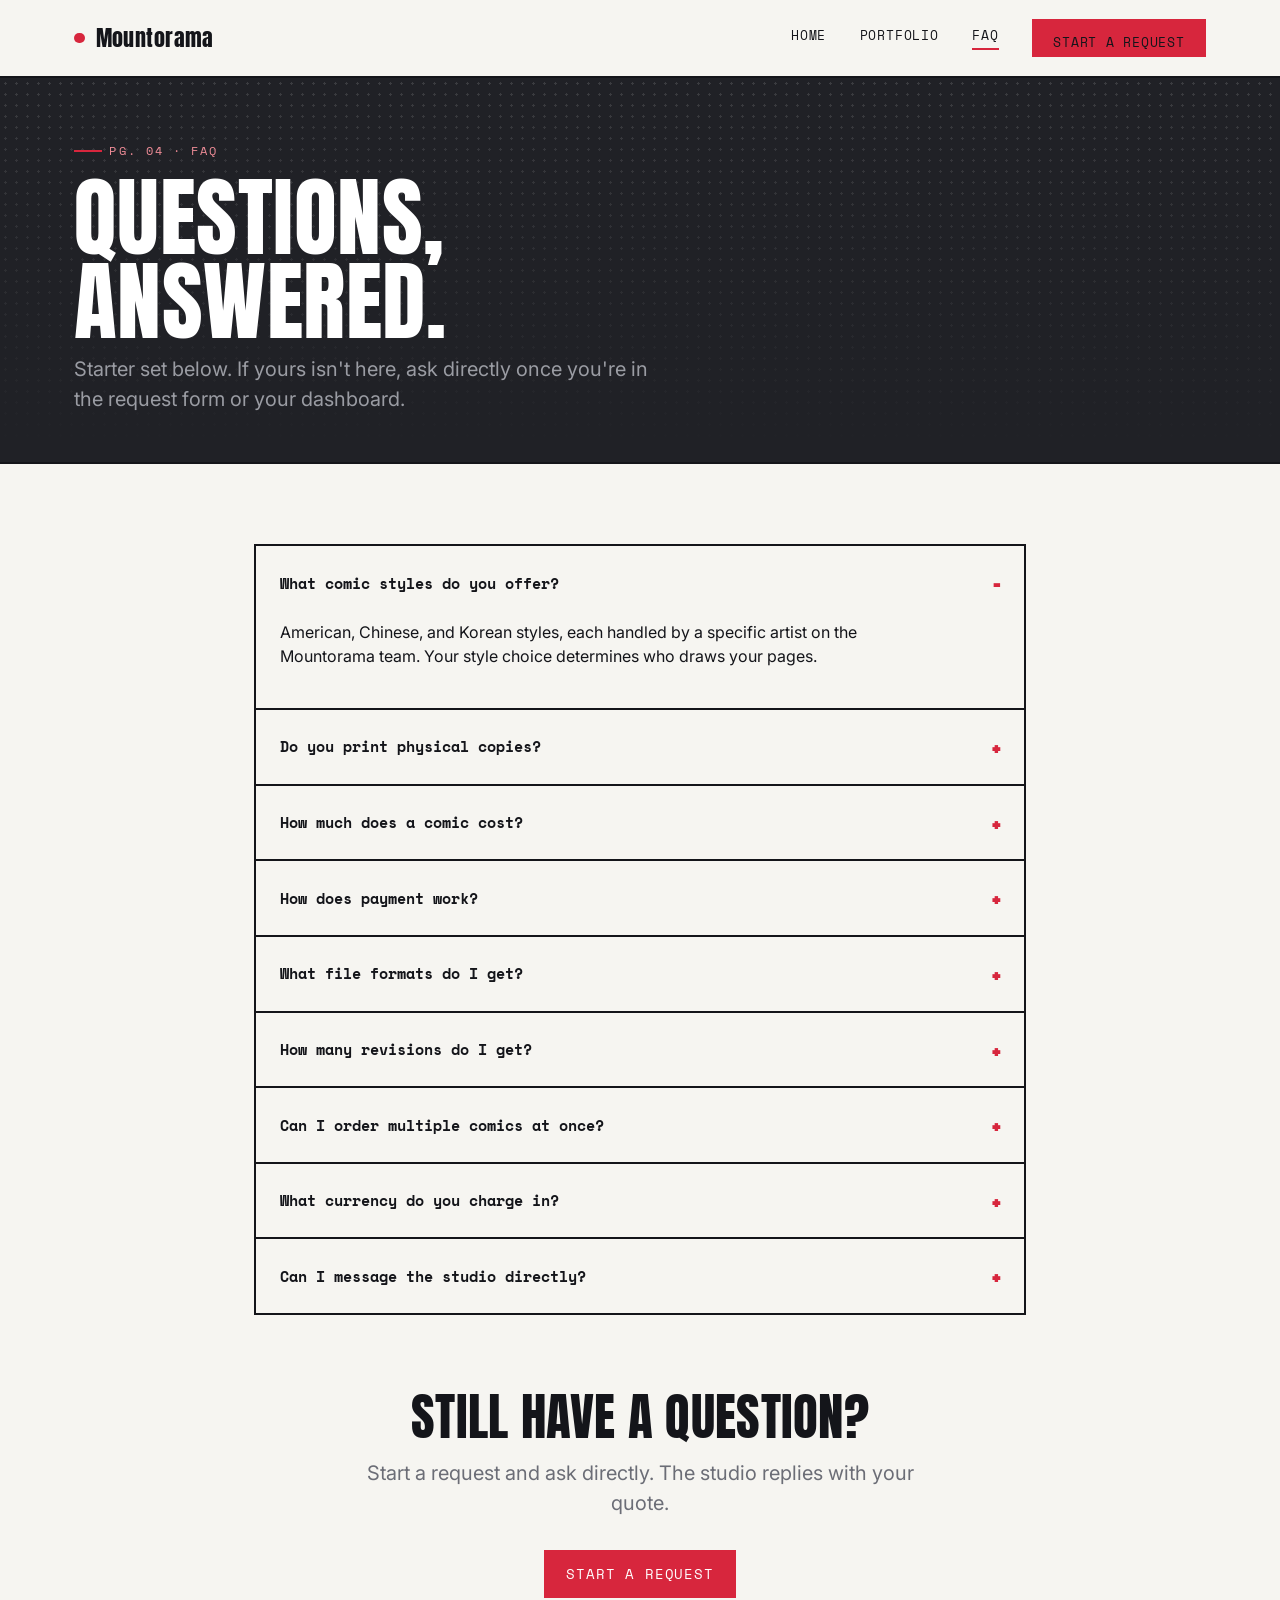
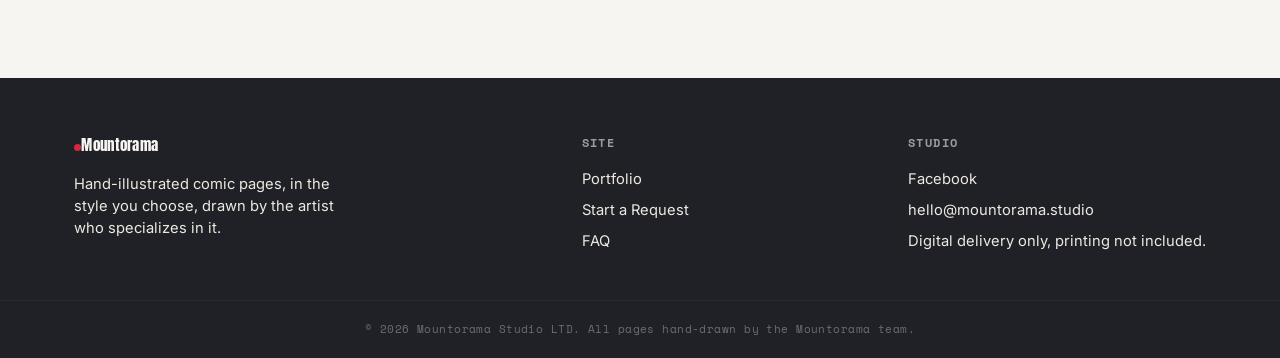
==== faq.html @ f9107ab9 "Add static MVP prototype for Mountorama Studio public site Homepage, portfolio, FAQ, and request/int" ====
<!doctype html>
<html lang="en">
<head>
<meta charset="utf-8">
<meta name="viewport" content="width=device-width, initial-scale=1">
<title>FAQ | Mountorama Studio</title>
<meta name="description" content="Answers to common questions about Mountorama Studio's comic commission process, pricing, revisions, and delivery.">
<link rel="stylesheet" href="styles.css">
</head>
<body>

<header class="site-header">
  <div class="wrap">
    <a href="index.html" class="wordmark"><span class="dot"></span>Mountorama</a>
    <button class="nav-toggle" aria-expanded="false" aria-label="Toggle menu">Menu</button>
    <nav class="main-nav">
      <a href="index.html">Home</a>
      <a href="portfolio.html">Portfolio</a>
      <a href="faq.html" aria-current="page">FAQ</a>
      <a href="request.html" class="btn btn--red">Start a Request</a>
    </nav>
  </div>
</header>

<section class="page-hero">
  <div class="wrap">
    <span class="page-label page-label--on-dark">PG. 04 · FAQ</span>
    <h1>Questions,<br>answered.</h1>
    <p class="lede">Starter set below. If yours isn't here, ask directly once you're in the request form or your dashboard.</p>
  </div>
</section>

<section class="block" style="border-bottom:none;">
  <div class="wrap" style="max-width:820px;">
    <div>
      <details class="faq-item" open>
        <summary>What comic styles do you offer?</summary>
        <div class="a"><p>American, Chinese, and Korean styles, each handled by a specific artist on the Mountorama team. Your style choice determines who draws your pages.</p></div>
      </details>
      <details class="faq-item">
        <summary>Do you print physical copies?</summary>
        <div class="a"><p>No, Mountorama delivers digital files only. Printing is handled by you.</p></div>
      </details>
      <details class="faq-item">
        <summary>How much does a comic cost?</summary>
        <div class="a"><p>Standard pricing is $100 per page. Promotional pricing ($70&ndash;80/page) runs periodically. Check the homepage for active promotions and countdowns.</p></div>
      </details>
      <details class="faq-item">
        <summary>How does payment work?</summary>
        <div class="a"><p>A 50% deposit is due after you receive a quote. Upload your payment receipt for confirmation before work begins. The remaining 50% balance is due before final files are delivered.</p></div>
      </details>
      <details class="faq-item">
        <summary>What file formats do I get?</summary>
        <div class="a"><p>PDF and JPG by default. PSD files are available as a separate paid add-on.</p></div>
      </details>
      <details class="faq-item">
        <summary>How many revisions do I get?</summary>
        <div class="a"><p>2 rounds for line art and 2 rounds for colored pages, by default. Additional rounds can be arranged directly with the studio.</p></div>
      </details>
      <details class="faq-item">
        <summary>Can I order multiple comics at once?</summary>
        <div class="a"><p>Yes, bundle up to 5 comic books in a single request, with a 50% deposit due on each.</p></div>
      </details>
      <details class="faq-item">
        <summary>What currency do you charge in?</summary>
        <div class="a"><p>Pricing is set per client based on your currency; it isn't fixed to Naira.</p></div>
      </details>
      <details class="faq-item">
        <summary>Can I message the studio directly?</summary>
        <div class="a"><p>Yes, each order includes a chat section for direct communication with the studio and your assigned artist.</p></div>
      </details>
    </div>
  </div>
</section>

<section class="block" style="text-align:center; padding-top:0;">
  <div class="wrap">
    <h2 style="margin-bottom:1rem;">Still have a question?</h2>
    <p class="lede" style="margin:0 auto 2rem;">Start a request and ask directly. The studio replies with your quote.</p>
    <a href="request.html" class="btn btn--red">Start a Request</a>
  </div>
</section>

<footer class="site-footer">
  <div class="wrap">
    <div class="footer-col">
      <a href="index.html" class="wordmark"><span class="dot"></span>Mountorama</a>
      <p style="margin-top:1rem; max-width:32ch;">Hand-illustrated comic pages, in the style you choose, drawn by the artist who specializes in it.</p>
    </div>
    <div class="footer-col">
      <h4>Site</h4>
      <a href="portfolio.html">Portfolio</a>
      <a href="request.html">Start a Request</a>
      <a href="faq.html">FAQ</a>
    </div>
    <div class="footer-col">
      <h4>Studio</h4>
      <a href="#">Facebook</a>
      <a href="#">hello@mountorama.studio</a>
      <p>Digital delivery only, printing not included.</p>
    </div>
  </div>
  <div class="footer-bottom">&copy; 2026 Mountorama Studio LTD. All pages hand-drawn by the Mountorama team.</div>
</footer>

<script src="script.js"></script>
</body>
</html>
---- styles.css ----
/* Mountorama Studio: shared styles
   Signature: the site is laid out like a comic page: numbered "panels" (PG.0N),
   ink-stamp badges, and a halftone-dot texture standing in for screentone. */

@import url('https://fonts.googleapis.com/css2?family=Anton&family=Space+Mono:wght@400;700&family=Inter:wght@400;500;600;700&display=swap');

:root {
  --ink: #14151A;
  --charcoal: #202126;
  --charcoal-2: #2A2B31;
  --paper: #F6F5F1;
  --paper-2: #ECE9E1;
  --red: #D7263D;
  --red-deep: #A81D30;
  --grey: #6B6D76;
  --grey-light: #9A9CA3;

  --font-display: 'Anton', sans-serif;
  --font-body: 'Inter', sans-serif;
  --font-mono: 'Space Mono', monospace;

  --gutter: 2px;
  --radius: 0px;
}

*, *::before, *::after { box-sizing: border-box; }

html { scroll-behavior: smooth; }

body {
  margin: 0;
  font-family: var(--font-body);
  color: var(--ink);
  background: var(--paper);
  line-height: 1.5;
  -webkit-font-smoothing: antialiased;
}

img { max-width: 100%; display: block; }

a { color: inherit; }

:focus-visible {
  outline: 3px solid var(--red);
  outline-offset: 2px;
}

.wrap {
  max-width: 1180px;
  margin: 0 auto;
  padding: 0 1.5rem;
}

@media (prefers-reduced-motion: reduce) {
  * { animation-duration: 0.001ms !important; animation-iteration-count: 1 !important; transition-duration: 0.001ms !important; scroll-behavior: auto !important; }
}

/* ---------- Type ---------- */

h1, h2, h3 {
  font-family: var(--font-display);
  font-weight: 400;
  line-height: 0.95;
  letter-spacing: 0.005em;
  margin: 0;
  text-transform: uppercase;
}

h1 { font-size: clamp(2.75rem, 7vw, 5.5rem); }
h2 { font-size: clamp(2rem, 4.4vw, 3.2rem); }
h3 { font-size: clamp(1.15rem, 2vw, 1.5rem); }

p { margin: 0 0 1rem; color: var(--ink); }

.lede {
  font-size: clamp(1.05rem, 1.6vw, 1.25rem);
  color: var(--grey);
  max-width: 46ch;
}

.page-label {
  font-family: var(--font-mono);
  font-size: 0.72rem;
  letter-spacing: 0.18em;
  color: var(--red);
  text-transform: uppercase;
  display: flex;
  align-items: center;
  gap: 0.65em;
  margin: 0 0 1rem;
}
.page-label::before {
  content: "";
  width: 1.75rem;
  height: 2px;
  background: var(--red);
}
.page-label--on-dark { color: #EF8C97; }

/* ---------- Buttons & stamps ---------- */

.btn {
  font-family: var(--font-mono);
  font-size: 0.85rem;
  letter-spacing: 0.06em;
  text-transform: uppercase;
  text-decoration: none;
  display: inline-flex;
  align-items: center;
  gap: 0.6em;
  padding: 0.9em 1.5em;
  border: 2px solid var(--ink);
  background: var(--ink);
  color: var(--paper);
  cursor: pointer;
  transition: transform 0.15s ease, background 0.15s ease, color 0.15s ease;
}
.btn:hover { transform: translate(-2px, -2px); }
.btn:active { transform: translate(0, 0); }

.btn--red { background: var(--red); border-color: var(--red); color: #fff; }
.btn--red:hover { background: var(--red-deep); border-color: var(--red-deep); }

.btn--outline { background: transparent; color: var(--paper); border-color: var(--paper); }
.btn--outline:hover { background: var(--paper); color: var(--ink); }

.btn--outline-dark { background: transparent; color: var(--ink); border-color: var(--ink); }
.btn--outline-dark:hover { background: var(--ink); color: var(--paper); }

.stamp {
  position: relative;
  display: inline-flex;
  align-items: center;
  gap: 0.4em;
  font-family: var(--font-mono);
  font-size: 0.68rem;
  letter-spacing: 0.14em;
  text-transform: uppercase;
  padding: 0.5em 1em;
  border: 2px solid currentColor;
  transform: rotate(-3deg);
  background: transparent;
  white-space: nowrap;
}
.stamp::after {
  content: "";
  position: absolute;
  inset: 3px;
  border: 1px solid currentColor;
  opacity: 0.5;
}
.stamp--red { color: var(--red); }
.stamp--ink { color: var(--ink); }
.stamp--paper { color: var(--paper); }

/* ---------- Header ---------- */

.site-header {
  position: sticky;
  top: 0;
  z-index: 50;
  background: var(--paper);
  border-bottom: 2px solid var(--ink);
}

.site-header .wrap {
  display: flex;
  align-items: center;
  justify-content: space-between;
  height: 76px;
}

.wordmark {
  font-family: var(--font-display);
  font-size: 1.35rem;
  letter-spacing: 0.02em;
  text-decoration: none;
  color: var(--ink);
  display: flex;
  align-items: center;
  gap: 0.5em;
}
.wordmark .dot { width: 0.5em; height: 0.5em; background: var(--red); border-radius: 50%; display: inline-block; }

.main-nav {
  display: flex;
  align-items: center;
  gap: 2.1rem;
}
.main-nav a {
  font-family: var(--font-mono);
  font-size: 0.8rem;
  letter-spacing: 0.06em;
  text-transform: uppercase;
  text-decoration: none;
  color: var(--ink);
  padding-bottom: 3px;
  border-bottom: 2px solid transparent;
}
.main-nav a:hover, .main-nav a[aria-current="page"] { border-bottom-color: var(--red); }

.nav-toggle {
  display: none;
  font-family: var(--font-mono);
  background: none;
  border: 2px solid var(--ink);
  padding: 0.5em 0.8em;
}

@media (max-width: 780px) {
  .main-nav { position: absolute; top: 76px; left: 0; right: 0; background: var(--paper); border-bottom: 2px solid var(--ink); flex-direction: column; align-items: flex-start; gap: 0; padding: 0.5rem 1.5rem 1.25rem; display: none; }
  .main-nav.is-open { display: flex; }
  .main-nav a { width: 100%; padding: 0.85em 0; border-bottom: 1px solid var(--paper-2); }
  .main-nav .btn { margin-top: 0.75em; }
  .nav-toggle { display: inline-flex; }
}

/* ---------- Promo bar ---------- */

.promo-bar {
  background: var(--ink);
  color: var(--paper);
  font-family: var(--font-mono);
  font-size: 0.78rem;
  letter-spacing: 0.04em;
}
.promo-bar .wrap {
  display: flex;
  align-items: center;
  justify-content: center;
  gap: 0.9em;
  padding: 0.6em 1.5rem;
  text-align: center;
  flex-wrap: wrap;
}
.promo-bar strong { color: #EF8C97; }
.promo-bar time { color: #fff; font-weight: 700; letter-spacing: 0.05em; }

/* ---------- Hero ---------- */

.hero {
  position: relative;
  background: var(--charcoal);
  color: var(--paper);
  overflow: hidden;
  border-bottom: 2px solid var(--ink);
}
.hero::before {
  content: "";
  position: absolute;
  inset: 0;
  background-image: radial-gradient(rgba(255,255,255,0.14) 1px, transparent 1.4px);
  background-size: 11px 11px;
  mask-image: linear-gradient(to bottom, transparent, black 25%, black 70%, transparent);
  pointer-events: none;
}
.hero .wrap {
  position: relative;
  padding: 5.5rem 1.5rem 5rem;
}
.hero-top {
  display: flex;
  justify-content: space-between;
  align-items: flex-start;
  gap: 1.5rem;
  margin-bottom: 2.5rem;
}
.hero h1 { color: #fff; margin-bottom: 1.5rem; }
.hero h1 span { color: var(--red); }
.hero .lede { color: var(--grey-light); margin-bottom: 2.25rem; }
.hero-ctas { display: flex; gap: 1rem; flex-wrap: wrap; }

/* ---------- Indicia / facts strip ---------- */

.indicia {
  background: var(--paper-2);
  border-bottom: 2px solid var(--ink);
}
.indicia .wrap {
  display: grid;
  grid-template-columns: repeat(4, 1fr);
  gap: 0;
}
.indicia-item {
  padding: 1.4rem 1.5rem;
  border-left: 1px solid var(--grey-light);
  font-family: var(--font-mono);
}
.indicia-item:first-child { border-left: none; }
.indicia-item .k { display: block; font-size: 1.1rem; color: var(--red); margin-bottom: 0.3em; }
.indicia-item .v { font-size: 0.72rem; letter-spacing: 0.03em; color: var(--grey); text-transform: uppercase; }

@media (max-width: 780px) {
  .indicia .wrap { grid-template-columns: repeat(2, 1fr); }
  .indicia-item:nth-child(3) { border-left: none; }
  .indicia-item { border-bottom: 1px solid var(--grey-light); }
}

/* ---------- Sections ---------- */

section.block { padding: 5rem 0; border-bottom: 2px solid var(--ink); }
section.block:last-of-type { border-bottom: none; }
.block-head {
  display: flex;
  justify-content: space-between;
  align-items: flex-end;
  gap: 1rem;
  margin-bottom: 2.5rem;
  flex-wrap: wrap;
}
.block-head .see-more {
  font-family: var(--font-mono);
  font-size: 0.8rem;
  text-transform: uppercase;
  letter-spacing: 0.06em;
  text-decoration: none;
  border-bottom: 2px solid var(--red);
  padding-bottom: 2px;
}

/* ---------- Portfolio grid / placeholder panels ---------- */

.panel-grid {
  display: grid;
  grid-template-columns: repeat(3, 1fr);
  gap: var(--gutter);
  background: var(--ink);
  border: 2px solid var(--ink);
}
@media (max-width: 900px) { .panel-grid { grid-template-columns: repeat(2, 1fr); } }
@media (max-width: 560px) { .panel-grid { grid-template-columns: 1fr; } }

.art-panel {
  position: relative;
  aspect-ratio: 3/4;
  background: var(--charcoal-2);
  overflow: hidden;
  display: flex;
  align-items: flex-end;
}
.art-panel::before {
  content: "";
  position: absolute;
  inset: 0;
  background-image: radial-gradient(circle, rgba(255,255,255,0.16) 1.4px, transparent 1.6px);
  background-size: 9px 9px;
}
.art-panel::after {
  content: attr(data-num);
  position: absolute;
  top: 0.9rem;
  left: 1rem;
  font-family: var(--font-mono);
  font-size: 0.68rem;
  color: rgba(255,255,255,0.55);
  letter-spacing: 0.1em;
}
.art-panel .tag {
  position: relative;
  z-index: 1;
  margin: 1rem;
}

/* ---------- Process (comic page sequence) ---------- */

.sequence { display: flex; flex-direction: column; }
.seq-step {
  display: grid;
  grid-template-columns: 130px 1fr;
  gap: 2rem;
  padding: 2rem 0;
  border-top: 1px solid var(--paper-2);
}
.seq-step:first-child { border-top: none; }
.seq-num {
  font-family: var(--font-mono);
  font-size: 0.85rem;
  color: var(--red);
  letter-spacing: 0.08em;
}
.seq-step h3 { margin-bottom: 0.5rem; }
.seq-step p { color: var(--grey); margin: 0; max-width: 60ch; }

@media (max-width: 640px) {
  .seq-step { grid-template-columns: 1fr; gap: 0.5rem; }
}

/* ---------- FAQ / accordion (caption box style) ---------- */

.faq-item {
  border: 2px solid var(--ink);
  background: var(--paper);
  margin-bottom: -2px;
}
.faq-item + .faq-item { margin-top: 0; }
.faq-item summary {
  cursor: pointer;
  list-style: none;
  padding: 1.25rem 1.5rem;
  font-family: var(--font-mono);
  font-size: 0.95rem;
  font-weight: 700;
  display: flex;
  justify-content: space-between;
  align-items: center;
  gap: 1rem;
}
.faq-item summary::-webkit-details-marker { display: none; }
.faq-item summary::after {
  content: "+";
  font-family: var(--font-display);
  font-size: 1.4rem;
  color: var(--red);
  flex-shrink: 0;
}
.faq-item[open] summary::after { content: "\2212"; }
.faq-item .a {
  padding: 0 1.5rem 1.5rem;
  color: var(--grey);
  max-width: 65ch;
}

/* ---------- Footer ---------- */

.site-footer {
  background: var(--charcoal);
  color: var(--grey-light);
}
.site-footer .wrap {
  padding: 3.5rem 1.5rem 2.5rem;
  display: flex;
  justify-content: space-between;
  gap: 2rem;
  flex-wrap: wrap;
}
.site-footer .wordmark { color: var(--paper); }
.footer-col h4 {
  font-family: var(--font-mono);
  font-size: 0.72rem;
  letter-spacing: 0.12em;
  text-transform: uppercase;
  color: var(--grey-light);
  margin: 0 0 1rem;
}
.footer-col a, .footer-col p { display: block; text-decoration: none; color: var(--paper-2); margin-bottom: 0.6em; font-size: 0.92rem; }
.footer-bottom {
  border-top: 1px solid var(--charcoal-2);
  padding: 1.25rem 1.5rem;
  font-family: var(--font-mono);
  font-size: 0.68rem;
  letter-spacing: 0.04em;
  color: var(--grey);
  text-align: center;
}

/* ---------- Page hero (secondary pages) ---------- */

.page-hero {
  background: var(--charcoal);
  color: var(--paper);
  border-bottom: 2px solid var(--ink);
  position: relative;
  overflow: hidden;
}
.page-hero::before {
  content: "";
  position: absolute;
  inset: 0;
  background-image: radial-gradient(rgba(255,255,255,0.12) 1px, transparent 1.4px);
  background-size: 11px 11px;
  mask-image: linear-gradient(to bottom, black, transparent);
}
.page-hero .wrap { position: relative; padding: 4rem 1.5rem 3rem; }
.page-hero h1 { color: #fff; margin-bottom: 0.75rem; }
.page-hero .lede { color: var(--grey-light); margin-bottom: 0; }

/* ---------- Filter tabs (portfolio) ---------- */

.filters {
  display: flex;
  gap: 0.75rem;
  flex-wrap: wrap;
  margin-bottom: 2.5rem;
}
.filter-btn {
  font-family: var(--font-mono);
  font-size: 0.78rem;
  letter-spacing: 0.06em;
  text-transform: uppercase;
  border: 2px solid var(--ink);
  background: transparent;
  padding: 0.6em 1.1em;
  cursor: pointer;
}
.filter-btn.is-active { background: var(--ink); color: var(--paper); }

/* ---------- Form (request page) ---------- */

.form-shell {
  display: grid;
  grid-template-columns: 1.4fr 1fr;
  gap: var(--gutter);
  background: var(--ink);
  border: 2px solid var(--ink);
}
@media (max-width: 900px) { .form-shell { grid-template-columns: 1fr; } }

.form-main, .form-side {
  background: var(--paper);
  padding: 2.5rem;
}
.form-side { background: var(--paper-2); }

fieldset { border: none; padding: 0; margin: 0 0 2rem; }
fieldset legend {
  font-family: var(--font-mono);
  font-size: 0.72rem;
  letter-spacing: 0.12em;
  text-transform: uppercase;
  color: var(--red);
  padding: 0 0 1rem;
  width: 100%;
  border-bottom: 1px solid var(--paper-2);
  margin-bottom: 1.25rem;
}

.book-block {
  border: 1px dashed var(--grey-light);
  padding: 1.5rem;
  margin-bottom: 1.25rem;
  position: relative;
}
.book-block .book-title {
  font-family: var(--font-mono);
  font-size: 0.72rem;
  letter-spacing: 0.1em;
  text-transform: uppercase;
  color: var(--grey);
  margin-bottom: 1rem;
}
.book-block .remove-book {
  position: absolute;
  top: 1.1rem;
  right: 1.1rem;
  font-family: var(--font-mono);
  font-size: 0.68rem;
  background: none;
  border: 1px solid var(--grey-light);
  padding: 0.3em 0.6em;
  cursor: pointer;
  color: var(--grey);
}

.field-row { display: grid; grid-template-columns: 1fr 1fr; gap: 1rem; }
@media (max-width: 560px) { .field-row { grid-template-columns: 1fr; } }

.field { margin-bottom: 1.1rem; }
.field label {
  display: block;
  font-family: var(--font-mono);
  font-size: 0.72rem;
  letter-spacing: 0.05em;
  text-transform: uppercase;
  color: var(--ink);
  margin-bottom: 0.5em;
}
.field .hint { font-family: var(--font-body); font-size: 0.8rem; color: var(--grey); text-transform: none; letter-spacing: normal; display: block; margin-top: 0.3em; }

.field input[type="text"],
.field input[type="email"],
.field input[type="number"],
.field input[type="date"],
.field select,
.field textarea {
  width: 100%;
  font-family: var(--font-body);
  font-size: 0.95rem;
  padding: 0.75em 0.85em;
  border: 2px solid var(--ink);
  background: var(--paper);
  color: var(--ink);
}
.field textarea { resize: vertical; min-height: 100px; }

.field input[type="file"] {
  width: 100%;
  font-family: var(--font-mono);
  font-size: 0.82rem;
  padding: 0.7em;
  border: 2px dashed var(--grey-light);
  background: var(--paper);
}

.style-options { display: grid; grid-template-columns: repeat(3, 1fr); gap: 0.75rem; }
@media (max-width: 560px) { .style-options { grid-template-columns: 1fr; } }
.style-option { position: relative; }
.style-option input { position: absolute; opacity: 0; }
.style-option label {
  display: block;
  border: 2px solid var(--ink);
  padding: 1em 1em;
  cursor: pointer;
  text-transform: none;
  letter-spacing: normal;
  font-family: var(--font-body);
  font-weight: 600;
  font-size: 0.9rem;
}
.style-option .artist { display: block; font-family: var(--font-mono); font-weight: 400; font-size: 0.72rem; color: var(--grey); text-transform: uppercase; letter-spacing: 0.05em; margin-top: 0.3em; }
.style-option input:checked + label { background: var(--ink); color: var(--paper); }
.style-option input:checked + label .artist { color: var(--grey-light); }
.style-option input:focus-visible + label { outline: 3px solid var(--red); outline-offset: 2px; }

.add-book-btn {
  font-family: var(--font-mono);
  font-size: 0.78rem;
  letter-spacing: 0.06em;
  text-transform: uppercase;
  background: transparent;
  border: 2px dashed var(--grey-light);
  color: var(--ink);
  padding: 0.8em 1.2em;
  width: 100%;
  cursor: pointer;
}
.add-book-btn:disabled { opacity: 0.4; cursor: not-allowed; }

.side-note { margin-bottom: 1.75rem; }
.side-note h4 {
  font-family: var(--font-mono);
  font-size: 0.72rem;
  letter-spacing: 0.1em;
  text-transform: uppercase;
  color: var(--red);
  margin: 0 0 0.6em;
}
.side-note p { font-size: 0.88rem; color: var(--grey); margin: 0; }

.disclaimer {
  font-family: var(--font-mono);
  font-size: 0.72rem;
  color: var(--grey);
  border-top: 1px dashed var(--grey-light);
  padding-top: 1.25rem;
  margin-top: 1.75rem;
}

.confirm-panel {
  display: none;
  border: 2px solid var(--ink);
  background: var(--paper-2);
  padding: 3rem 2.5rem;
  text-align: center;
}
.confirm-panel.is-visible { display: block; }
.confirm-panel .stamp { margin-bottom: 1.25rem; }
.confirm-panel h2 { font-size: clamp(1.6rem, 3vw, 2.2rem); margin-bottom: 0.75rem; }
.confirm-panel p { color: var(--grey); max-width: 46ch; margin: 0 auto; }
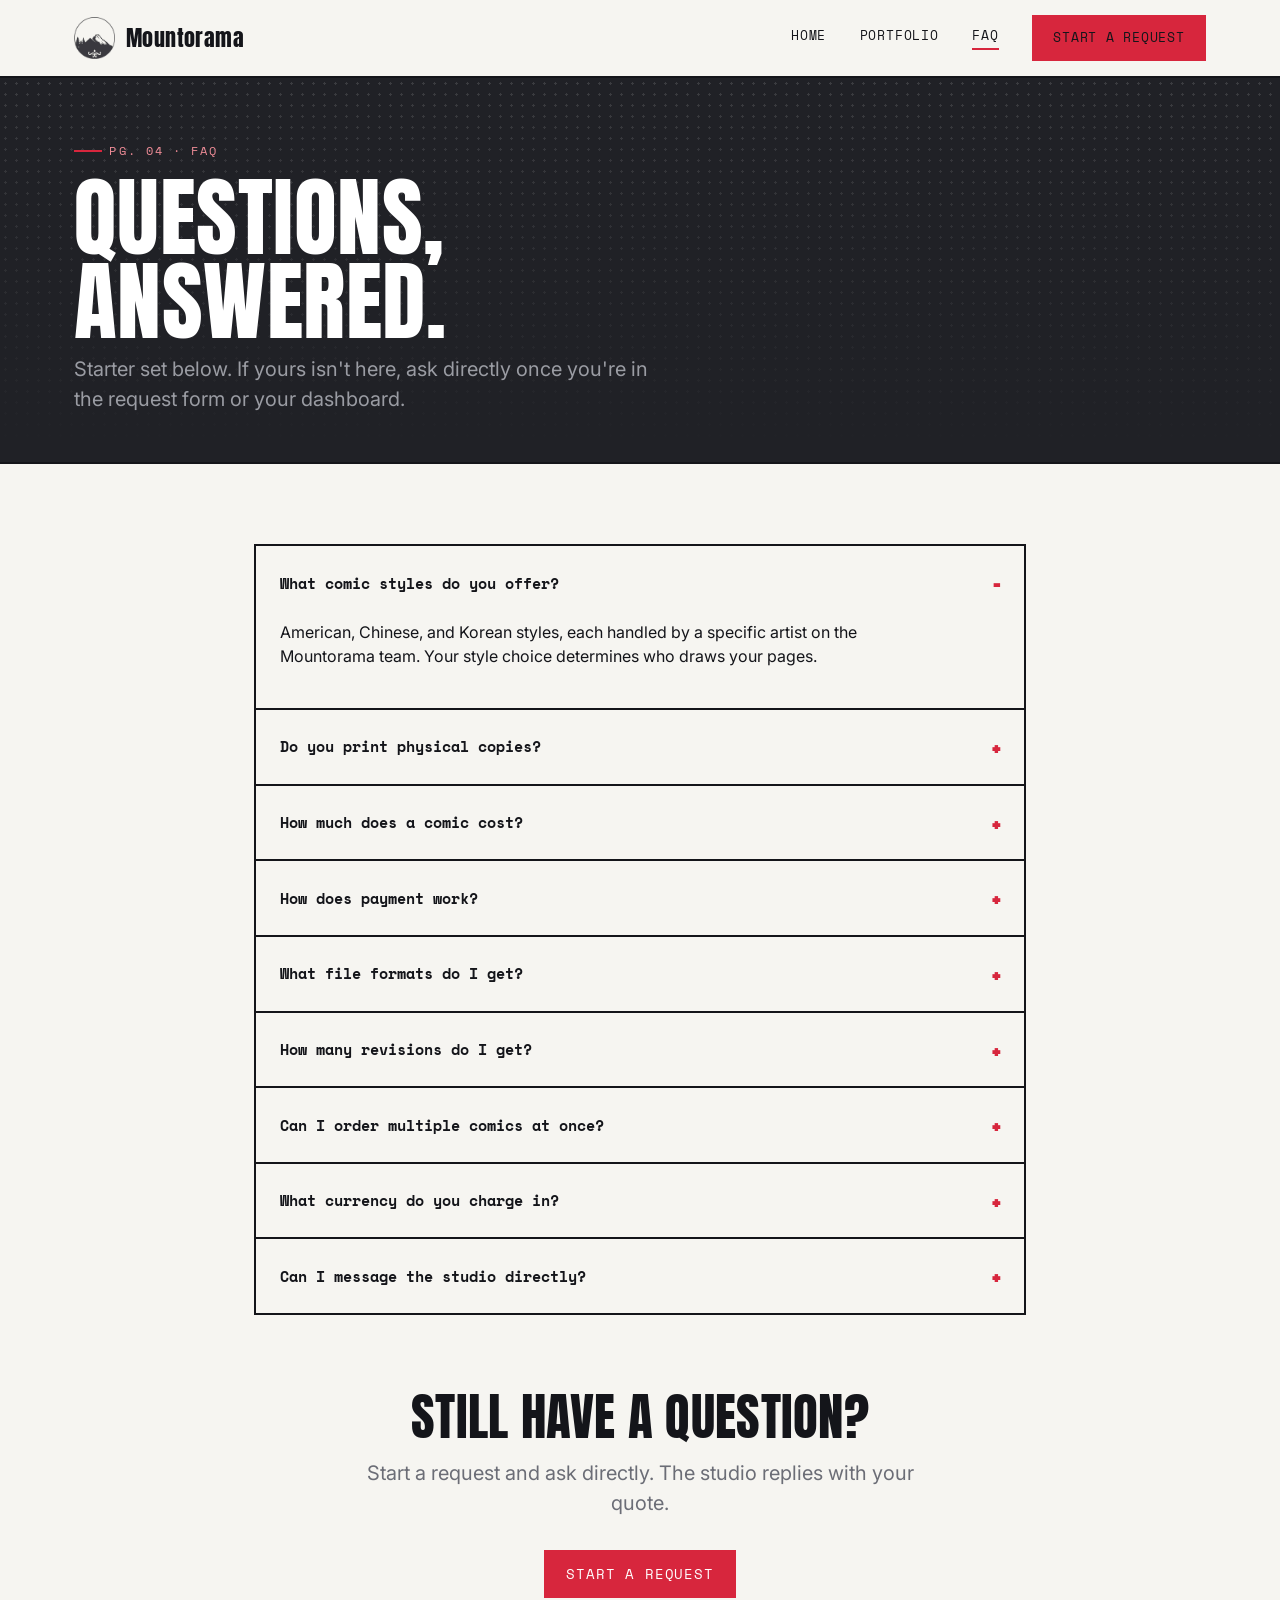
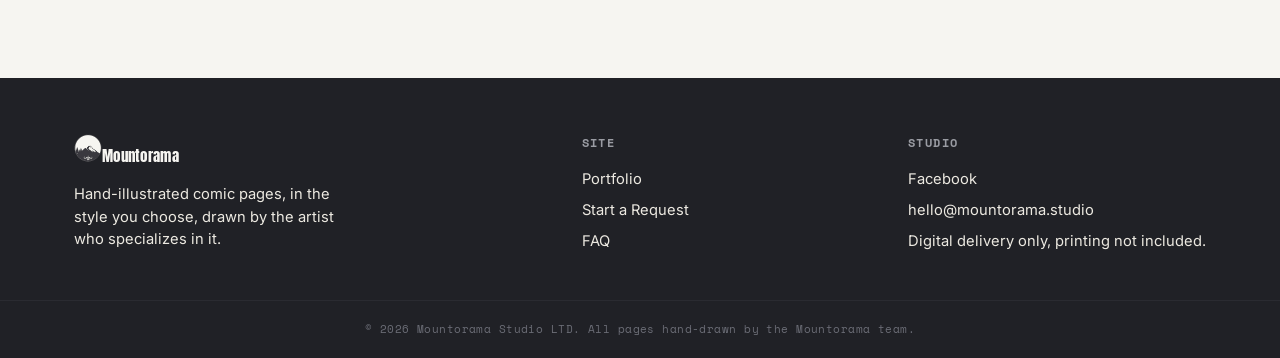
==== commit efd56ec6: "Add real brand logo and curated portfolio artwork Replace placeholder red-dot mark with the actual M" ====
--- a/faq.html
+++ b/faq.html
@@ -11,7 +11,7 @@
 
 <header class="site-header">
   <div class="wrap">
-    <a href="index.html" class="wordmark"><span class="dot"></span>Mountorama</a>
+    <a href="index.html" class="wordmark"><img src="assets/logo-icon.png" alt="" class="wordmark-icon">Mountorama</a>
     <button class="nav-toggle" aria-expanded="false" aria-label="Toggle menu">Menu</button>
     <nav class="main-nav">
       <a href="index.html">Home</a>
@@ -84,7 +84,7 @@
 <footer class="site-footer">
   <div class="wrap">
     <div class="footer-col">
-      <a href="index.html" class="wordmark"><span class="dot"></span>Mountorama</a>
+      <a href="index.html" class="wordmark"><img src="assets/logo-icon-badge.png" alt="" class="wordmark-icon">Mountorama</a>
       <p style="margin-top:1rem; max-width:32ch;">Hand-illustrated comic pages, in the style you choose, drawn by the artist who specializes in it.</p>
     </div>
     <div class="footer-col">
--- a/styles.css
+++ b/styles.css
@@ -180,7 +180,7 @@
   align-items: center;
   gap: 0.5em;
 }
-.wordmark .dot { width: 0.5em; height: 0.5em; background: var(--red); border-radius: 50%; display: inline-block; }
+.wordmark-icon { height: 1.9em; width: auto; display: inline-block; }
 
 .main-nav {
   display: flex;
@@ -194,10 +194,12 @@
   text-transform: uppercase;
   text-decoration: none;
   color: var(--ink);
+}
+.main-nav a:not(.btn) {
   padding-bottom: 3px;
   border-bottom: 2px solid transparent;
 }
-.main-nav a:hover, .main-nav a[aria-current="page"] { border-bottom-color: var(--red); }
+.main-nav a:not(.btn):hover, .main-nav a:not(.btn)[aria-current="page"] { border-bottom-color: var(--red); }
 
 .nav-toggle {
   display: none;
@@ -210,7 +212,8 @@
 @media (max-width: 780px) {
   .main-nav { position: absolute; top: 76px; left: 0; right: 0; background: var(--paper); border-bottom: 2px solid var(--ink); flex-direction: column; align-items: flex-start; gap: 0; padding: 0.5rem 1.5rem 1.25rem; display: none; }
   .main-nav.is-open { display: flex; }
-  .main-nav a { width: 100%; padding: 0.85em 0; border-bottom: 1px solid var(--paper-2); }
+  .main-nav a:not(.btn) { width: 100%; padding: 0.85em 0; border-bottom: 1px solid var(--paper-2); }
+  .main-nav .btn { width: 100%; justify-content: center; }
   .main-nav .btn { margin-top: 0.75em; }
   .nav-toggle { display: inline-flex; }
 }
@@ -360,6 +363,21 @@
   z-index: 1;
   margin: 1rem;
 }
+
+.art-panel--photo::before { content: none; }
+.art-panel--photo img {
+  position: absolute;
+  inset: 0;
+  width: 100%;
+  height: 100%;
+  object-fit: cover;
+  object-position: top center;
+}
+.art-panel--photo::after {
+  background: rgba(20, 21, 26, 0.55);
+  padding: 0.2em 0.5em;
+}
+.art-panel--photo .tag { margin: 1rem; background: rgba(20, 21, 26, 0.72); }
 
 /* ---------- Process (comic page sequence) ---------- */
 
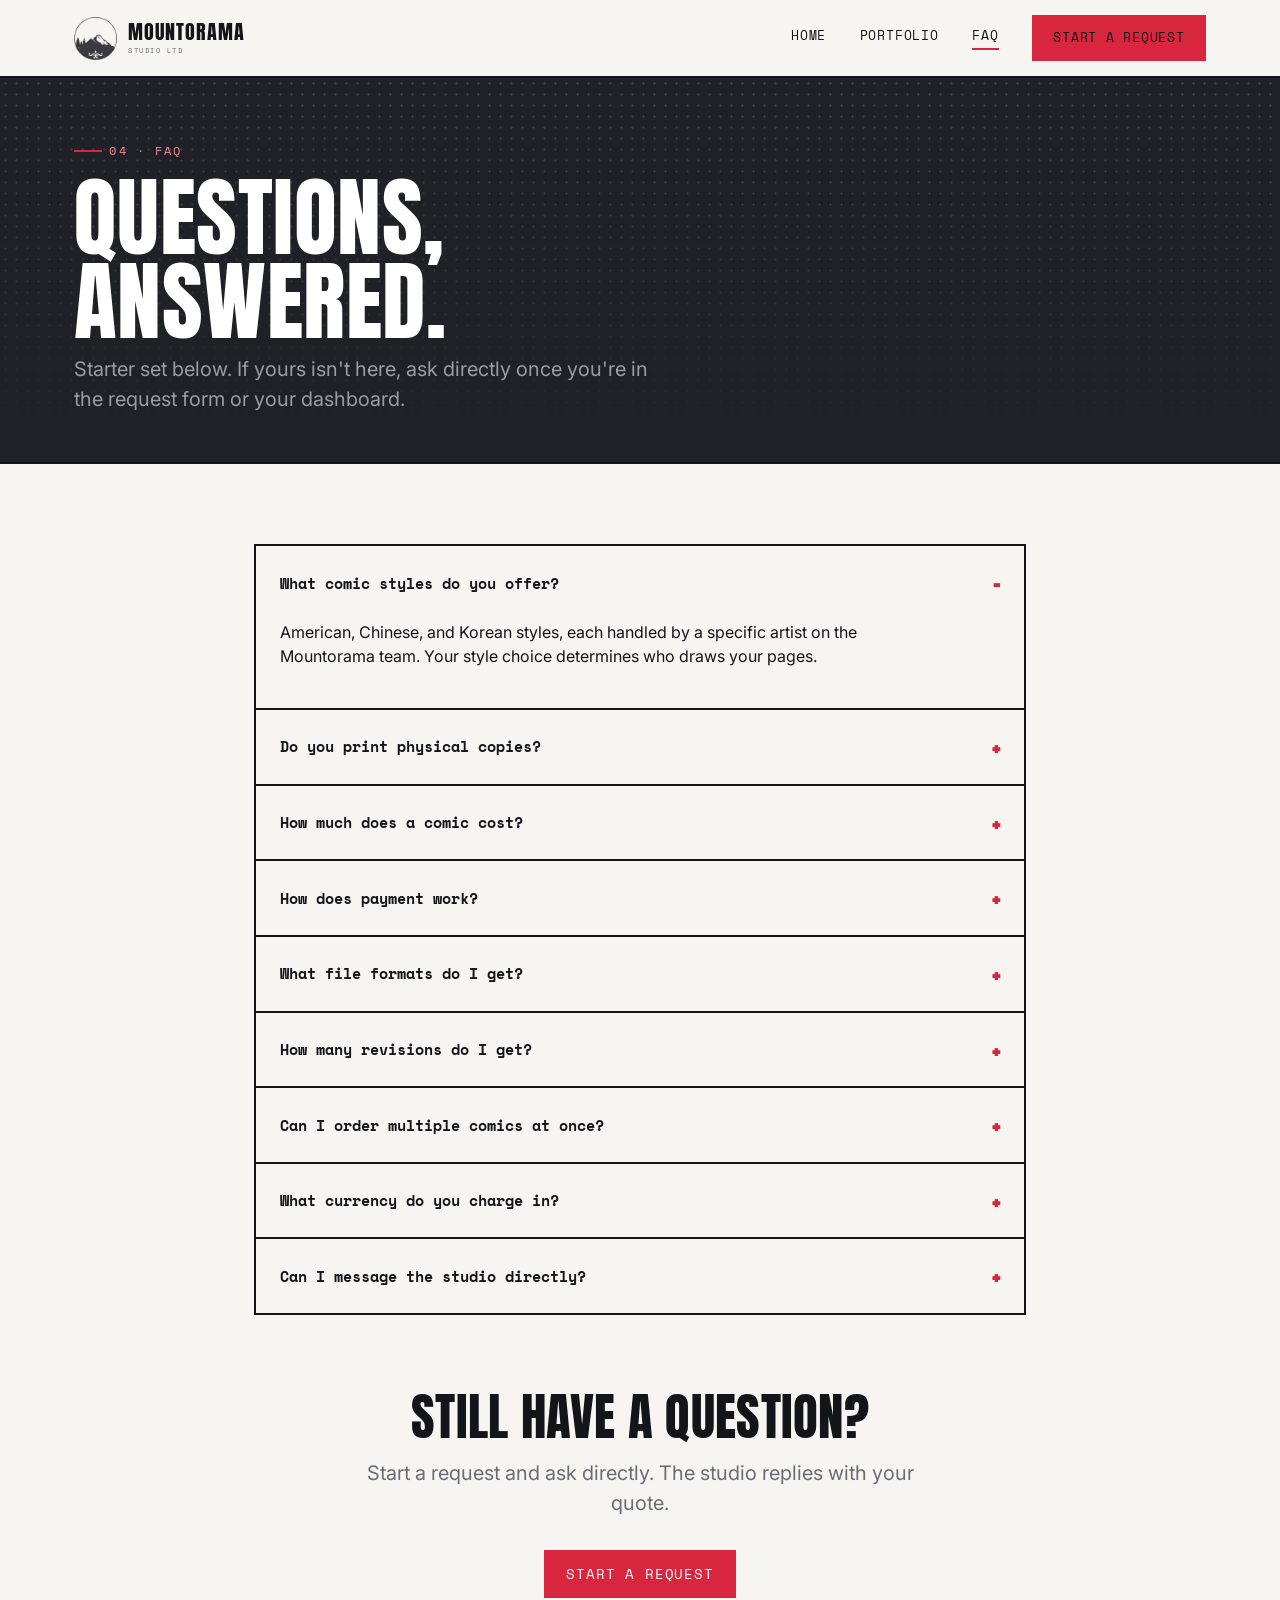
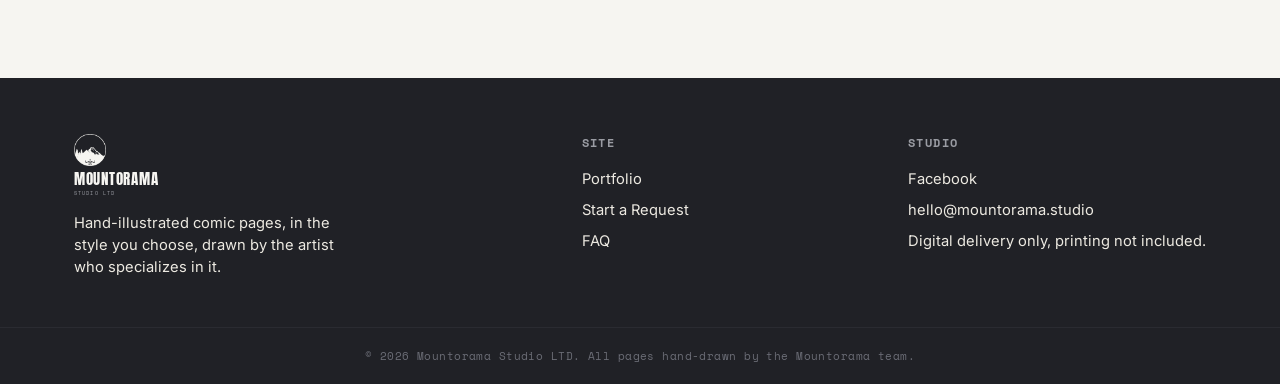
==== commit ac7b60b8: "Feature Evans's 7 new pieces, fix PG. numbering, add favicon and wordmark - Lead homepage and portfo" ====
--- a/faq.html
+++ b/faq.html
@@ -5,13 +5,14 @@
 <meta name="viewport" content="width=device-width, initial-scale=1">
 <title>FAQ | Mountorama Studio</title>
 <meta name="description" content="Answers to common questions about Mountorama Studio's comic commission process, pricing, revisions, and delivery.">
+<link rel="icon" type="image/png" href="assets/logo-icon.png">
 <link rel="stylesheet" href="styles.css">
 </head>
 <body>
 
 <header class="site-header">
   <div class="wrap">
-    <a href="index.html" class="wordmark"><img src="assets/logo-icon.png" alt="" class="wordmark-icon">Mountorama</a>
+    <a href="index.html" class="wordmark"><img src="assets/logo-icon.png" alt="" class="wordmark-icon"><span class="wordmark-text"><span class="wordmark-main">Mountorama</span><span class="wordmark-sub">Studio LTD</span></span></a>
     <button class="nav-toggle" aria-expanded="false" aria-label="Toggle menu">Menu</button>
     <nav class="main-nav">
       <a href="index.html">Home</a>
@@ -24,7 +25,7 @@
 
 <section class="page-hero">
   <div class="wrap">
-    <span class="page-label page-label--on-dark">PG. 04 · FAQ</span>
+    <span class="page-label page-label--on-dark">04 · FAQ</span>
     <h1>Questions,<br>answered.</h1>
     <p class="lede">Starter set below. If yours isn't here, ask directly once you're in the request form or your dashboard.</p>
   </div>
@@ -84,7 +85,7 @@
 <footer class="site-footer">
   <div class="wrap">
     <div class="footer-col">
-      <a href="index.html" class="wordmark"><img src="assets/logo-icon-badge.png" alt="" class="wordmark-icon">Mountorama</a>
+      <a href="index.html" class="wordmark"><img src="assets/logo-icon-light.png" alt="" class="wordmark-icon"><span class="wordmark-text"><span class="wordmark-main">Mountorama</span><span class="wordmark-sub">Studio LTD</span></span></a>
       <p style="margin-top:1rem; max-width:32ch;">Hand-illustrated comic pages, in the style you choose, drawn by the artist who specializes in it.</p>
     </div>
     <div class="footer-col">
--- a/styles.css
+++ b/styles.css
@@ -171,16 +171,29 @@
 }
 
 .wordmark {
-  font-family: var(--font-display);
-  font-size: 1.35rem;
-  letter-spacing: 0.02em;
+  font-size: 1.25rem;
   text-decoration: none;
   color: var(--ink);
   display: flex;
   align-items: center;
-  gap: 0.5em;
-}
-.wordmark-icon { height: 1.9em; width: auto; display: inline-block; }
+  gap: 0.55em;
+}
+.wordmark-icon { height: 2.15em; width: auto; display: inline-block; flex-shrink: 0; }
+.wordmark-text { display: flex; flex-direction: column; line-height: 1; gap: 0.28em; }
+.wordmark-main {
+  font-family: var(--font-display);
+  font-size: 1em;
+  letter-spacing: 0.05em;
+  text-transform: uppercase;
+}
+.wordmark-sub {
+  font-family: var(--font-mono);
+  font-size: 0.34em;
+  letter-spacing: 0.22em;
+  text-transform: uppercase;
+  color: var(--grey);
+}
+.site-footer .wordmark-sub { color: var(--grey-light); }
 
 .main-nav {
   display: flex;
